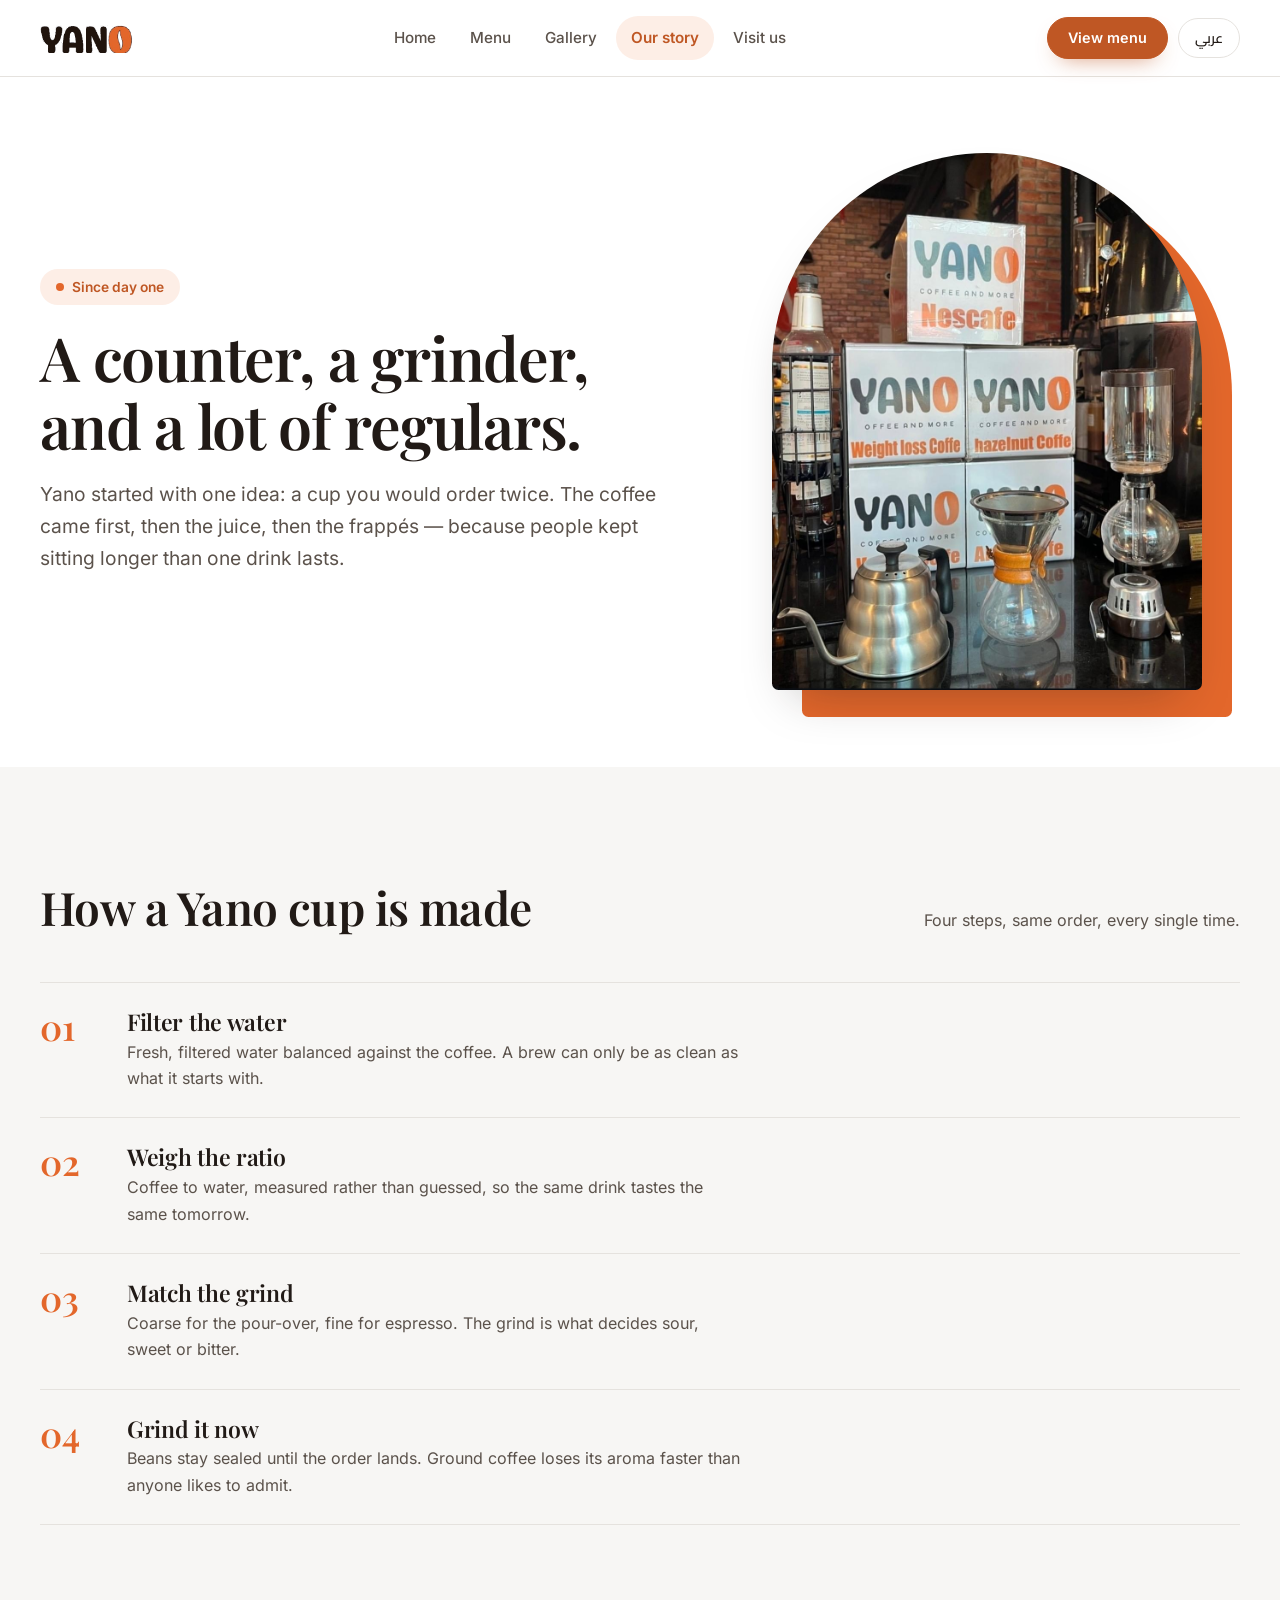
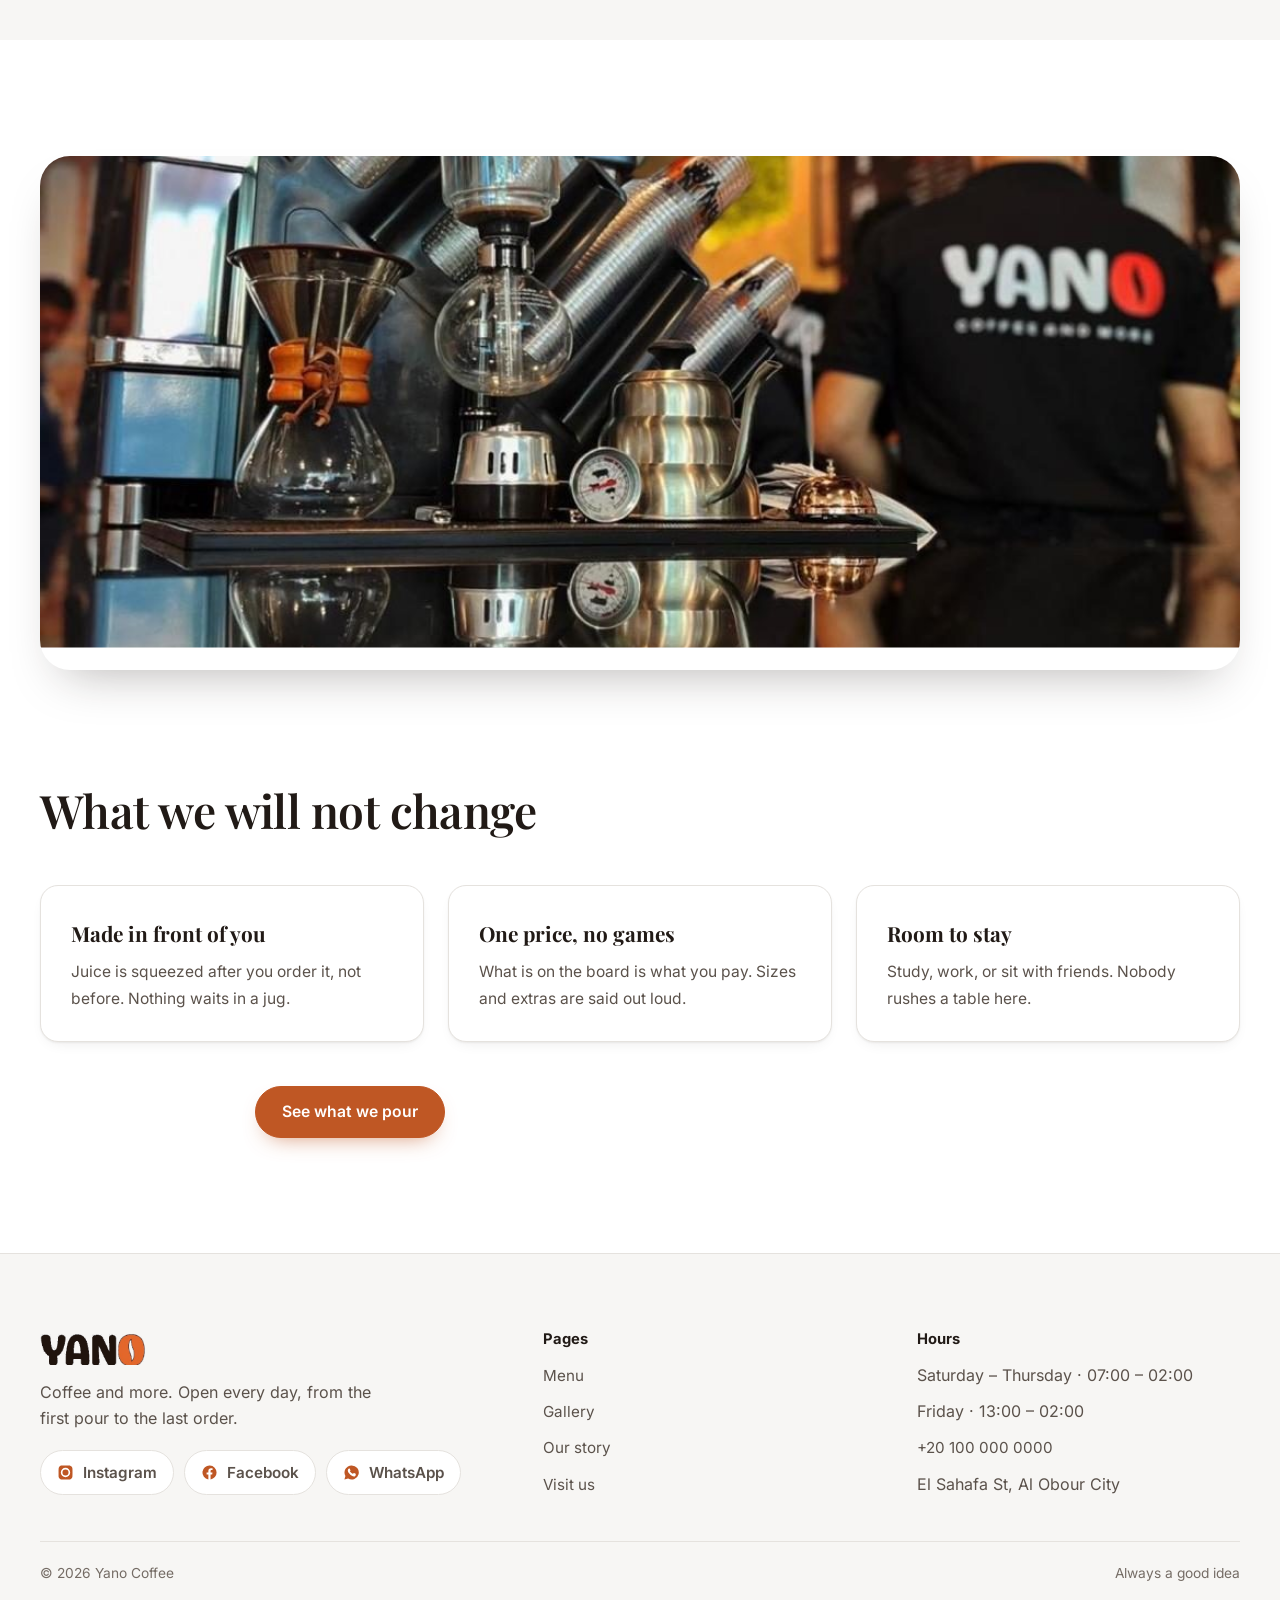
==== about.html @ d087d85f "bbb" ====
<!DOCTYPE html>
<html lang="en" dir="ltr">
<head>
<meta charset="UTF-8">
<meta name="viewport" content="width=device-width,initial-scale=1">
<title>Our story — Yano Coffee</title>
<meta name="description" content="How Yano Coffee brews, what we serve, and what we care about.">
<meta name="theme-color" content="#E3672B">
<link rel="icon" href="img/yano-icon.png">
<link rel="apple-touch-icon" href="img/yano-icon.png">
<link rel="stylesheet" href="assets/yano.css">

</head>
<body>
<a class="skip" href="#main" data-en="Skip to content" data-ar="تخطّى للمحتوى">Skip to content</a>
<header class="nav" data-solid>
  <div class="nav-in">
    <a class="brand" href="index.html" aria-label="Yano Coffee"><img src="img/yano-wordmark-dark.png" alt="Yano Coffee" width="92" height="30"></a>
    <nav class="nav-links" aria-label="Main"><a href="index.html" data-en="Home" data-ar="الرئيسية">Home</a><a href="menu.html" data-en="Menu" data-ar="المنيو">Menu</a><a href="gallery.html" data-en="Gallery" data-ar="الصور">Gallery</a><a href="about.html" aria-current="page" data-en="Our story" data-ar="عن يانو">Our story</a><a href="contact.html" data-en="Visit us" data-ar="زورنا">Visit us</a></nav>
    <div class="nav-tools">
      <a class="btn sm" href="menu.html" data-en="View menu" data-ar="شوف المنيو">View menu</a>
      <button class="lang" type="button" aria-label="Language">عربي</button>
      <button class="burger" type="button" aria-label="Menu" aria-expanded="false"><i></i><i></i><i></i></button>
    </div>
  </div>
</header>

<main id="main">
  <div class="shell story">
    <div>
      <span class="pill" data-en="Since day one" data-ar="من أول يوم">Since day one</span>
      <h1 data-en="A counter, a grinder, and a lot of regulars." data-ar="كاونتر، ومطحنة، وزباين بيرجعوا كل يوم." style="margin:18px 0 20px;font-size:clamp(2.2rem,4.8vw,3.8rem)">A counter, a grinder, and a lot of regulars.</h1>
      <p class="lede" data-en="Yano started with one idea: a cup you would order twice. The coffee came first, then the juice, then the frappés — because people kept sitting longer than one drink lasts." data-ar="يانو بدأت بفكرة واحدة: فنجان تطلبه تاني. القهوة جت الأول، بعدها العصاير، وبعدها الفرابيه — لأن الناس كانت بتقعد أطول من مشروب واحد.">Yano started with one idea: a cup you would order twice. The coffee came first, then the juice, then the frappés — because people kept sitting longer than one drink lasts.</p>
    </div>
    <figure><img src="img/bar-boxes.jpg" alt="The Yano brewing bar with Yano coffee packs" width="1005" height="1280" fetchpriority="high"></figure>
  </div>

  <section class="band alt">
    <div class="shell">
      <div class="head rise">
        <h2 data-en="How a Yano cup is made" data-ar="إزاي بيتعمل فنجان يانو">How a Yano cup is made</h2>
        <p data-en="Four steps, same order, every single time." data-ar="أربع خطوات، بنفس الترتيب، في كل مرة.">Four steps, same order, every single time.</p>
      </div>
      <ol class="steps" data-stagger><li class="rise"><div><h3 data-en="Filter the water" data-ar="فلترة المية">Filter the water</h3><p data-en="Fresh, filtered water balanced against the coffee. A brew can only be as clean as what it starts with." data-ar="مية فريش ومتفلترة ومتوازنة مع نسبة البن. التحضير مش هيطلع أنضف من اللي بدأ بيه.">Fresh, filtered water balanced against the coffee. A brew can only be as clean as what it starts with.</p></div></li><li class="rise"><div><h3 data-en="Weigh the ratio" data-ar="وزن النسبة">Weigh the ratio</h3><p data-en="Coffee to water, measured rather than guessed, so the same drink tastes the same tomorrow." data-ar="نسبة البن للمية بتتوزن مش بتتخمن، عشان نفس المشروب يطلع بنفس الطعم بكرة.">Coffee to water, measured rather than guessed, so the same drink tastes the same tomorrow.</p></div></li><li class="rise"><div><h3 data-en="Match the grind" data-ar="ظبط الطحن">Match the grind</h3><p data-en="Coarse for the pour-over, fine for espresso. The grind is what decides sour, sweet or bitter." data-ar="خشن للبور-أوفر، ناعم للإسبريسو. الطحن هو اللي بيحدد الطعم حامض ولا حلو ولا مر.">Coarse for the pour-over, fine for espresso. The grind is what decides sour, sweet or bitter.</p></div></li><li class="rise"><div><h3 data-en="Grind it now" data-ar="اطحن دلوقتي">Grind it now</h3><p data-en="Beans stay sealed until the order lands. Ground coffee loses its aroma faster than anyone likes to admit." data-ar="البن بيفضل مقفول لحد ما الطلب ينزل. البن المطحون بيفقد ريحته أسرع مما الناس بتتخيل.">Beans stay sealed until the order lands. Ground coffee loses its aroma faster than anyone likes to admit.</p></div></li></ol>
    </div>
  </section>

  <section class="band">
    <div class="shell"><div class="wide rise"><img data-parallax=".03" src="img/bar-night.jpg" alt="Siphon, pour-over and kettle on the Yano bar" style="object-position:50% 58%" loading="lazy"></div></div>
  </section>

  <section class="band tight">
    <div class="shell">
      <div class="head rise"><h2 data-en="What we will not change" data-ar="حاجات مش هنغيرها">What we will not change</h2></div>
      <div class="values" data-stagger><article class="value rise"><b data-en="Made in front of you" data-ar="بيتعمل قدامك">Made in front of you</b><span data-en="Juice is squeezed after you order it, not before. Nothing waits in a jug." data-ar="العصير بيتعصر بعد ما تطلبه مش قبله. مفيش حاجة مستنية في إبريق.">Juice is squeezed after you order it, not before. Nothing waits in a jug.</span></article><article class="value rise"><b data-en="One price, no games" data-ar="سعر واحد من غير لف">One price, no games</b><span data-en="What is on the board is what you pay. Sizes and extras are said out loud." data-ar="اللي مكتوب في المنيو هو اللي بتدفعه. المقاسات والإضافات بتتقال بصوت عالي.">What is on the board is what you pay. Sizes and extras are said out loud.</span></article><article class="value rise"><b data-en="Room to stay" data-ar="مكان تقعد فيه">Room to stay</b><span data-en="Study, work, or sit with friends. Nobody rushes a table here." data-ar="ذاكر، اشتغل، أو اقعد مع صحابك. محدش بيستعجل حد على الترابيزة.">Study, work, or sit with friends. Nobody rushes a table here.</span></article></div>
      <p style="margin-top:44px;text-align:center"><a class="btn" data-en="See what we pour" data-ar="شوف بنقدم إيه" href="menu.html">See what we pour</a></p>
    </div>
  </section>
</main>
<footer class="foot">
  <div class="shell">
    <div class="foot-grid">
      <div>
        <img class="foot-logo" src="img/yano-wordmark-dark.png" alt="Yano Coffee — coffee and more" width="106" height="34" loading="lazy">
        <p class="dim" data-en="Coffee and more. Open every day, from the first pour to the last order." data-ar="قهوة وأكتر. فاتحين كل يوم، من أول فنجان لآخر طلب." style="margin:14px 0 18px;max-width:34ch">Coffee and more. Open every day, from the first pour to the last order.</p>
        <div class="socials">
          <a href="https://www.instagram.com/yano__coffee" target="_blank" rel="noopener">
            <svg viewBox="0 0 24 24"><path d="M12 2.2c3.2 0 3.6 0 4.9.07 1.2.06 1.8.25 2.2.42.6.22 1 .48 1.4.9.4.4.7.8.9 1.4.2.4.4 1 .4 2.2.1 1.3.1 1.7.1 4.9s0 3.6-.1 4.9c0 1.2-.2 1.8-.4 2.2-.2.6-.5 1-.9 1.4-.4.4-.8.7-1.4.9-.4.2-1 .4-2.2.4-1.3.1-1.7.1-4.9.1s-3.6 0-4.9-.1c-1.2 0-1.8-.2-2.2-.4-.6-.2-1-.5-1.4-.9-.4-.4-.7-.8-.9-1.4-.2-.4-.4-1-.4-2.2C2.2 15.6 2.2 15.2 2.2 12s0-3.6.1-4.9c0-1.2.2-1.8.4-2.2.2-.6.5-1 .9-1.4.4-.4.8-.7 1.4-.9.4-.2 1-.4 2.2-.4C8.4 2.2 8.8 2.2 12 2.2m0 3.2A6.6 6.6 0 1 0 18.6 12 6.6 6.6 0 0 0 12 5.4m0 10.9A4.3 4.3 0 1 1 16.3 12 4.3 4.3 0 0 1 12 16.3m6.9-11.1a1.5 1.5 0 1 1-1.5-1.5 1.5 1.5 0 0 1 1.5 1.5"/></svg>
            Instagram
          </a>
          <a href="https://www.facebook.com/yanocoffeeofficia" target="_blank" rel="noopener">
            <svg viewBox="0 0 24 24"><path d="M22 12a10 10 0 1 0-11.6 9.9v-7H7.9V12h2.5V9.8c0-2.5 1.5-3.9 3.7-3.9 1.1 0 2.2.2 2.2.2v2.4h-1.2c-1.2 0-1.6.8-1.6 1.6V12h2.7l-.4 2.9h-2.3v7A10 10 0 0 0 22 12"/></svg>
            Facebook
          </a>
          <a href="https://wa.me/201000000000" target="_blank" rel="noopener">
            <svg viewBox="0 0 24 24"><path d="M12 2a10 10 0 0 0-8.6 15L2 22l5.2-1.4A10 10 0 1 0 12 2m5.8 14.1c-.2.7-1.4 1.3-2 1.4-.5.1-1.2.1-1.9-.1a13 13 0 0 1-5.7-4.6 6.5 6.5 0 0 1-1.4-3.4 3.7 3.7 0 0 1 1.1-2.7.9.9 0 0 1 .7-.3h.5c.2 0 .4 0 .6.5l.8 2c.1.2 0 .4-.1.5l-.4.5c-.1.2-.3.3-.1.6a9.6 9.6 0 0 0 3.8 3.2c.3.2.5.1.6 0l.8-1c.2-.2.3-.2.6-.1l2 1c.2.1.4.2.4.3a2 2 0 0 1-.3 1.2"/></svg>
            WhatsApp
          </a>
        </div>
      </div>
      <div>
        <h4 data-en="Pages" data-ar="الصفحات">Pages</h4>
        <ul>
          <li><a data-en="Menu" data-ar="المنيو" href="menu.html">Menu</a></li>
          <li><a data-en="Gallery" data-ar="الصور" href="gallery.html">Gallery</a></li>
          <li><a data-en="Our story" data-ar="عن يانو" href="about.html">Our story</a></li>
          <li><a data-en="Visit us" data-ar="زورنا" href="contact.html">Visit us</a></li>
        </ul>
      </div>
      <div>
        <h4 data-en="Hours" data-ar="مواعيد العمل">Hours</h4>
        <ul>
          <li class="dim"><span data-en="Saturday – Thursday" data-ar="السبت – الخميس">Saturday – Thursday</span> · <span dir="ltr">07:00 – 02:00</span></li>
          <li class="dim"><span data-en="Friday" data-ar="الجمعة">Friday</span> · <span dir="ltr">13:00 – 02:00</span></li>
          <li><a href="tel:+201000000000" dir="ltr">+20 100 000 0000</a></li>
          <li data-en="El Sahafa St, Al Obour City" data-ar="شارع الصحافة، مدينة العبور" class="dim">El Sahafa St, Al Obour City</li>
        </ul>
      </div>
    </div>
    <div class="copy">
      <span>© 2026 Yano Coffee</span>
      <span data-en="Always a good idea" data-ar="دايمًا فكرة حلوة">Always a good idea</span>
    </div>
  </div>
</footer>
<script src="assets/yano.js"></script>
</body>
</html>
---- assets/yano.css ----
/* =========================================================
   YANO COFFEE — design system (white + brand orange)
   Brand orange #E3672B is sampled from the logo's coffee-bean "O".
   --orange-ink is the same hue darkened to 4.5:1 on white — used for text and filled buttons.
   Fonts: Playfair Display (headings) · Inter (English UI) · Cairo (Arabic) — self-hosted.
   ========================================================= */

@font-face{font-family:'Playfair Display';font-style:normal;font-weight:400 900;font-display:swap;src:url(../fonts/playfair-display-latin-wght-normal.woff2) format('woff2')}
@font-face{font-family:'Playfair Display';font-style:italic;font-weight:400 900;font-display:swap;src:url(../fonts/playfair-display-latin-wght-italic.woff2) format('woff2')}
@font-face{font-family:'Inter';font-style:normal;font-weight:100 900;font-display:swap;src:url(../fonts/inter-latin-wght-normal.woff2) format('woff2')}
@font-face{font-family:'Cairo';font-style:normal;font-weight:200 1000;font-display:swap;
  src:url(../fonts/cairo-arabic-wght-normal.woff2) format('woff2');
  unicode-range:U+0600-06FF,U+0750-077F,U+0870-088E,U+0890-0891,U+0897-08E1,U+08E3-08FF,U+200C-200E,U+2010-2011,U+204F,U+2E41,U+FB50-FDFF,U+FE70-FE74,U+FE76-FEFC}
@font-face{font-family:'Cairo';font-style:normal;font-weight:200 1000;font-display:swap;
  src:url(../fonts/cairo-latin-wght-normal.woff2) format('woff2');
  unicode-range:U+0000-00FF,U+0131,U+0152-0153,U+02BB-02BC,U+02C6,U+02DA,U+02DC,U+2000-206F,U+20AC,U+2122,U+2191,U+2193,U+2212,U+2215,U+FEFF,U+FFFD}

:root{
  --orange:#E3672B;          /* sampled from the logo */
  --orange-ink:#BF5724;      /* text + button fill, 4.56:1 on white */
  --orange-deep:#A64A1D;     /* hover */
  --orange-soft:#FDEEE6;
  --orange-line:rgba(227,103,43,.32);
  --white:#FFFFFF;
  --gray-50:#F7F6F4;         /* light-gray sections */
  --gray-100:#EEECE9;
  --line:#E5E2DE;
  --ink:#211A16;             /* dark text, from the logo's dark letters */
  --muted:#5B524B;           /* 7.4:1 on white */
  --muted-2:#756C65;         /* 4.9:1 on white */
  --ok:#25703F;--bad:#B4321F;

  --r-sm:10px;--r:18px;--r-lg:30px;
  --shell:min(1200px,calc(100vw - 40px));
  --ease:cubic-bezier(.22,.8,.26,1);
  --f-head:'Playfair Display','Cairo',Georgia,serif;
  --f-body:'Inter','Cairo',system-ui,sans-serif;
  --shadow-sm:0 1px 2px rgba(33,26,22,.06),0 6px 16px -8px rgba(33,26,22,.12);
  --shadow:0 24px 50px -24px rgba(33,26,22,.35);
}
html[lang="ar"]{--f-head:'Cairo','Playfair Display',sans-serif;--f-body:'Cairo','Inter',system-ui,sans-serif}

*,*::before,*::after{box-sizing:border-box}
*{margin:0;padding:0}
html{scroll-behavior:smooth;-webkit-text-size-adjust:100%;scroll-padding-top:90px}
html{overflow-x:clip}
body{background:var(--white);color:var(--ink);font-family:var(--f-body);font-size:16px;line-height:1.65;-webkit-font-smoothing:antialiased;overflow-x:hidden;min-height:100vh}
html[lang="ar"] body{line-height:1.85}
img{display:block;max-width:100%}
a{color:inherit}
button{font:inherit;color:inherit}
[hidden]{display:none!important}
:focus-visible{outline:3px solid var(--orange);outline-offset:3px;border-radius:6px}
::selection{background:var(--orange);color:#fff}
.sr{position:absolute;width:1px;height:1px;overflow:hidden;clip:rect(0 0 0 0);white-space:nowrap}
.skip{position:absolute;inset-inline-start:12px;top:-60px;z-index:200;background:var(--orange-ink);color:#fff;padding:10px 16px;border-radius:10px;font-weight:600;text-decoration:none;transition:top .2s}
.skip:focus{top:12px}

/* ---------- type ---------- */
h1,h2,h3,h4{font-family:var(--f-head);font-weight:600;line-height:1.12;letter-spacing:-.012em;text-wrap:balance;color:var(--ink)}
html[lang="ar"] h1,html[lang="ar"] h2,html[lang="ar"] h3,html[lang="ar"] h4{letter-spacing:0;line-height:1.35;font-weight:800}
h1{font-size:clamp(2.5rem,6vw,4.9rem);letter-spacing:-.02em}
h2{font-size:clamp(1.85rem,3.6vw,3rem)}
h3{font-size:clamp(1.2rem,1.8vw,1.5rem)}
p{max-width:62ch;text-wrap:pretty}
.lede{font-size:clamp(1.02rem,1.5vw,1.2rem);color:var(--muted);max-width:52ch}
.dim{color:var(--muted)}
.facts b,.price,.way .from b,.hours,.stat b{font-variant-numeric:lining-nums tabular-nums}

/* ---------- layout ---------- */
.shell{width:var(--shell);margin-inline:auto;position:relative}
.band{padding:clamp(64px,9vw,120px) 0}
.band.tight{padding-top:0}
.alt{background:var(--gray-50)}
.head{display:flex;align-items:flex-end;justify-content:space-between;gap:20px 40px;flex-wrap:wrap;margin-bottom:clamp(28px,4vw,48px)}
.head p{color:var(--muted);max-width:44ch}
.bar{display:block;width:56px;height:4px;border-radius:2px;background:var(--orange);margin-bottom:16px}

/* ---------- nav ---------- */
.nav{position:fixed;inset-inline:0;top:0;z-index:100;transition:background .35s var(--ease),box-shadow .35s var(--ease)}
.nav.solid{background:rgba(255,255,255,.88);backdrop-filter:blur(16px) saturate(1.3);-webkit-backdrop-filter:blur(16px) saturate(1.3);box-shadow:0 1px 0 var(--line)}
.nav-in{width:var(--shell);margin-inline:auto;display:flex;align-items:center;gap:20px;justify-content:space-between;height:76px}
.brand{display:inline-flex;line-height:0;flex:0 0 auto}
.brand img{height:30px;width:auto;transition:transform .3s var(--ease)}
.brand:hover img{transform:scale(1.05) rotate(-1deg)}
.nav-links{display:flex;gap:4px;align-items:center}
.nav-links a{position:relative;text-decoration:none;color:var(--muted);font-weight:500;font-size:.95rem;padding:9px 15px;border-radius:999px;transition:color .25s,background .25s}
.nav-links a:hover{color:var(--ink);background:var(--gray-100)}
.nav-links a[aria-current="page"]{color:var(--orange-ink);background:var(--orange-soft);font-weight:600}
.nav-tools{display:flex;align-items:center;gap:10px}
.lang{cursor:pointer;font-weight:600;font-size:.86rem;background:#fff;border:1px solid var(--line);border-radius:999px;padding:8px 16px;color:var(--ink);min-height:40px;transition:border-color .25s,background .25s}
.lang:hover{border-color:var(--orange);background:var(--orange-soft)}
.burger{display:none;width:44px;height:44px;border-radius:50%;background:#fff;border:1px solid var(--line);cursor:pointer;place-items:center}
.burger i{display:block;width:18px;height:2px;border-radius:1px;background:var(--ink);margin:0;transition:transform .3s var(--ease),opacity .2s}
.nav.open .burger i:nth-child(1){transform:translateY(6px) rotate(45deg)}
.nav.open .burger i:nth-child(2){opacity:0}
.nav.open .burger i:nth-child(3){transform:translateY(-6px) rotate(-45deg)}

/* ---------- buttons ---------- */
.btn{
  --bg:var(--orange-ink);--fg:#fff;--bd:var(--orange-ink);
  position:relative;display:inline-flex;align-items:center;justify-content:center;gap:10px;
  min-height:48px;padding:12px 26px;border-radius:999px;cursor:pointer;
  font-weight:600;font-size:.98rem;text-decoration:none;white-space:nowrap;
  background:var(--bg);color:var(--fg);border:1.5px solid var(--bd);
  transition:transform .2s var(--ease),background .25s,color .25s,box-shadow .3s,border-color .25s;
  box-shadow:0 10px 22px -12px rgba(191,87,36,.7);
}
.btn:hover{background:var(--orange-deep);border-color:var(--orange-deep);transform:translateY(-2px);box-shadow:0 16px 28px -14px rgba(191,87,36,.8)}
.btn:active{transform:translateY(1px) scale(.985);box-shadow:none}
.btn.ghost{--bg:#fff;--fg:var(--ink);--bd:var(--line);box-shadow:none}
.btn.ghost:hover{background:var(--orange-soft);border-color:var(--orange);color:var(--orange-deep)}
.btn.white{--bg:#fff;--fg:var(--ink);--bd:#fff;box-shadow:0 10px 24px -12px rgba(0,0,0,.35)}
.btn.white:hover{background:var(--ink);border-color:var(--ink);color:#fff}
.btn.outline-dark{--bg:transparent;--fg:var(--ink);--bd:var(--ink);box-shadow:none}
.btn.outline-dark:hover{background:var(--ink);color:#fff;border-color:var(--ink)}
.btn.sm{min-height:40px;padding:8px 20px;font-size:.9rem}

/* ---------- small pieces ---------- */
.pill{display:inline-flex;align-items:center;gap:8px;font-size:.86rem;font-weight:600;color:var(--orange-ink);background:var(--orange-soft);padding:7px 16px;border-radius:999px}
.pill::before{content:"";width:8px;height:8px;border-radius:50%;background:var(--orange)}
.rule{height:1px;border:0;background:var(--line)}

/* ---------- hero ---------- */
.hero{position:relative;padding:calc(76px + clamp(28px,6vw,72px)) 0 clamp(64px,8vw,110px);overflow:hidden;isolation:isolate}
.hero::before{content:"";position:absolute;inset:0;z-index:-1;background:radial-gradient(640px 520px at 82% 42%,rgba(227,103,43,.16),transparent 66%),radial-gradient(520px 380px at 0% 0%,rgba(227,103,43,.07),transparent 70%),#fff}
.hero-in{display:grid;grid-template-columns:1.1fr .9fr;gap:clamp(32px,6vw,84px);align-items:center}
.hero h1{margin:20px 0 22px}
.hero .cta{display:flex;gap:14px;flex-wrap:wrap;margin-top:34px}
.facts{display:flex;gap:clamp(22px,4vw,48px);margin-top:48px;flex-wrap:wrap;padding-top:26px;border-top:1px solid var(--line)}
.facts b{display:block;font-family:var(--f-head);font-size:clamp(1.8rem,3vw,2.5rem);font-weight:600;color:var(--orange-ink);line-height:1.1}
.facts small{font-size:.5em;margin-inline-start:4px}
.facts span{font-size:.9rem;color:var(--muted)}
.arch{position:relative;justify-self:center;width:min(100%,460px);aspect-ratio:4/5.1}
.arch::before{content:"";position:absolute;inset:5% -7% -5% 7%;border-radius:999px 999px var(--r-lg) var(--r-lg);background:var(--orange);z-index:0}
[dir="rtl"] .arch::before{inset:5% 7% -5% -7%}
.arch-frame{position:absolute;inset:0;border-radius:999px 999px var(--r-lg) var(--r-lg);overflow:hidden;box-shadow:var(--shadow);background:var(--ink);z-index:1}
.arch-frame img{position:absolute;inset:-6% 0;width:100%;height:112%;object-fit:cover;object-position:50% 60%;will-change:transform}
.arch-cup{position:absolute;inset-inline-start:-9%;bottom:7%;width:34%;aspect-ratio:4/5;border-radius:var(--r);overflow:hidden;border:4px solid #fff;box-shadow:var(--shadow);transform:rotate(-4deg);z-index:3}
.arch-cup img{width:100%;height:100%;object-fit:cover}
.steam{position:absolute;inset-inline-start:20%;top:3%;width:30%;height:26%;z-index:2;pointer-events:none;overflow:visible}
.steam path{fill:none;stroke:rgba(255,255,255,.85);stroke-width:3;stroke-linecap:round;stroke-dasharray:60;stroke-dashoffset:60;opacity:0;filter:blur(2.2px);animation:steam 5.5s ease-in-out infinite}
.steam path:nth-child(2){animation-delay:1.7s}
.steam path:nth-child(3){animation-delay:3.2s}
@keyframes steam{0%{stroke-dashoffset:60;opacity:0;transform:translateY(24px)}25%{opacity:.8}100%{stroke-dashoffset:-60;opacity:0;transform:translateY(-26px)}}

/* ---------- marquee (brand-orange band) ---------- */
.marquee{overflow:hidden;padding:18px 0;background:var(--orange)}
.marquee div{display:flex;gap:56px;width:max-content;animation:slide 48s linear infinite;font-family:'Playfair Display',serif;font-style:italic;font-weight:500;font-size:1.35rem;color:#fff;white-space:nowrap}
.marquee span::after{content:"";display:inline-block;width:9px;height:9px;border-radius:50%;background:#fff;margin-inline-start:56px;opacity:.7;vertical-align:middle}
@keyframes slide{to{transform:translateX(-50%)}}
[dir="rtl"] .marquee div{animation-direction:reverse}
.marquee:hover div{animation-play-state:paused}

/* ---------- product cards ---------- */
.sig{display:grid;grid-template-columns:repeat(3,1fr);gap:clamp(14px,2vw,26px)}
.pcard{position:relative;display:flex;flex-direction:column;border-radius:var(--r-lg);overflow:hidden;background:#fff;border:1px solid var(--line);text-decoration:none;box-shadow:var(--shadow-sm);
  transition:transform .45s var(--ease),border-color .3s,box-shadow .45s var(--ease);isolation:isolate}
.pcard:hover,.pcard:focus-visible{transform:translateY(-8px);border-color:var(--orange-line);box-shadow:var(--shadow)}
.pcard figure{aspect-ratio:4/4.4;overflow:hidden;position:relative;background:var(--gray-100)}
.pcard img{width:100%;height:100%;object-fit:cover;transition:transform .9s var(--ease)}
.pcard:hover img{transform:scale(1.06)}
.pcard .body{padding:20px 22px 24px;display:flex;align-items:flex-end;justify-content:space-between;gap:14px}
.pcard h3{margin-bottom:2px}
.pcard .note{font-size:.9rem;color:var(--muted)}
.price{font-family:var(--f-head);font-weight:700;color:var(--orange-ink);white-space:nowrap}
.price small{font-family:var(--f-body);font-size:.66em;font-weight:600;color:var(--muted-2);margin-inline-start:3px}
.pcard .price{font-size:1.5rem}
.pcard .go{display:inline-block;margin-top:8px;font-size:.9rem;font-weight:600;color:var(--orange-ink);border-bottom:2px solid transparent;transition:border-color .25s}
.pcard:hover .go{border-color:var(--orange)}

/* ---------- ways (home) ---------- */
.ways{display:grid;border-top:1px solid var(--line)}
.way{display:grid;grid-template-columns:minmax(0,1fr) minmax(0,1.3fr) auto;gap:8px 32px;align-items:center;padding:28px 6px;border-bottom:1px solid var(--line);text-decoration:none;position:relative;transition:padding .4s var(--ease),background .3s}
.way h3{font-size:clamp(1.4rem,2.6vw,2rem)}
.way p{color:var(--muted);font-size:.98rem}
.way .from{font-size:.92rem;color:var(--muted);white-space:nowrap}
.way .from b{font-family:var(--f-head);font-size:1.5rem;font-weight:700;color:var(--orange-ink)}
.way:hover,.way:focus-visible{padding-inline:22px;background:#fff}
.way::after{content:"";position:absolute;inset-block:0;inset-inline-start:0;width:4px;background:var(--orange);transform:scaleY(0);transition:transform .35s var(--ease)}
.way:hover::after,.way:focus-visible::after{transform:scaleY(1)}
@media (max-width:760px){.way{grid-template-columns:1fr auto}.way p{grid-column:1/-1;grid-row:2}}

/* ---------- split ---------- */
.split{display:grid;grid-template-columns:1fr 1fr;gap:clamp(32px,6vw,84px);align-items:center}
.photo-lg{position:relative;border-radius:var(--r-lg);overflow:hidden;aspect-ratio:4/4.6;box-shadow:var(--shadow)}
.photo-lg img{position:absolute;inset:-5% 0;width:100%;height:110%;object-fit:cover;will-change:transform}
.brew{display:grid;grid-template-columns:1fr 1fr;list-style:none;margin-top:30px;border-top:1px solid var(--line)}
.brew li{padding:20px 22px 20px 0;border-bottom:1px solid var(--line)}
.brew li:nth-child(odd){border-inline-end:1px solid var(--line)}
.brew li:nth-child(even){padding-inline-start:22px}
[dir="rtl"] .brew li{padding:20px 0 20px 22px}
[dir="rtl"] .brew li:nth-child(even){padding-inline-start:22px;padding-inline-end:0}
.brew b{display:block;font-family:var(--f-head);font-size:1.2rem;font-weight:600;margin-bottom:4px}
.brew span{font-size:.93rem;color:var(--muted);line-height:1.6;display:block}

/* ---------- orange visit band ---------- */
.visit-band{background:var(--orange);color:var(--ink);position:relative;overflow:hidden}
.visit-band::before,.visit-band::after{content:"";position:absolute;border-radius:50%;border:2px solid rgba(255,255,255,.35);pointer-events:none}
.visit-band::before{width:520px;height:520px;inset-inline-end:-140px;top:-200px}
.visit-band::after{width:300px;height:300px;inset-inline-end:60px;bottom:-170px}
.visit-in{display:grid;grid-template-columns:1.2fr 1fr;gap:clamp(24px,5vw,72px);align-items:center;position:relative;z-index:1}
.visit-band h2{color:#fff}
.visit-band p{color:var(--ink);font-size:1.05rem;margin-top:12px}
.visit-band .cta{display:flex;gap:12px;flex-wrap:wrap;margin-top:28px}
.visit-card{background:#fff;border-radius:var(--r-lg);padding:26px 28px;box-shadow:var(--shadow)}
.visit-card h3{font-size:1.15rem;margin-bottom:12px;font-family:var(--f-body);font-weight:700}
.hours{display:grid;gap:6px}
.hours div{display:flex;justify-content:space-between;gap:24px;color:var(--muted);font-size:.96rem}
.hours div span:last-child{color:var(--ink);font-weight:600}
.visit-card .addr{margin-top:16px;padding-top:16px;border-top:1px solid var(--line);color:var(--muted)}

/* ---------- photo strip ---------- */
.strip{display:flex;gap:16px;overflow-x:auto;scroll-snap-type:x mandatory;padding:6px 0 22px;margin-inline:calc(50% - 50vw);scrollbar-width:thin;scrollbar-color:var(--orange) transparent;padding-inline:max(20px,calc(50vw - 600px));scroll-padding-inline:max(20px,calc(50vw - 600px))}
.strip a{flex:0 0 clamp(220px,26vw,320px);aspect-ratio:4/5;border-radius:var(--r);overflow:hidden;scroll-snap-align:start;box-shadow:var(--shadow-sm);position:relative;transition:transform .4s var(--ease),box-shadow .4s}
.strip a:hover{transform:translateY(-6px);box-shadow:var(--shadow)}
.strip img{width:100%;height:100%;object-fit:cover}

/* ---------- gallery ---------- */
.filters{display:flex;gap:8px;flex-wrap:wrap;margin-bottom:28px}
.chip{cursor:pointer;border:1.5px solid var(--line);background:#fff;color:var(--muted);border-radius:999px;padding:8px 18px;font-weight:600;font-size:.92rem;transition:all .25s var(--ease);min-height:42px}
.chip:hover{color:var(--ink);border-color:var(--orange)}
.chip[aria-pressed="true"]{background:var(--orange-ink);color:#fff;border-color:var(--orange-ink)}
.masonry{columns:3 260px;column-gap:16px}
.shot{display:block;width:100%;break-inside:avoid;margin-bottom:16px;padding:0;border:0;border-radius:var(--r);overflow:hidden;background:var(--gray-100);cursor:zoom-in;position:relative;box-shadow:var(--shadow-sm);transition:transform .4s var(--ease),box-shadow .4s}
.shot:hover{transform:translateY(-5px);box-shadow:var(--shadow)}
.shot img{width:100%;height:auto;transition:transform .7s var(--ease)}
.shot:hover img{transform:scale(1.04)}
.shot.hide{display:none}
.shot.pop{animation:pop .5s var(--ease)}
@keyframes pop{from{opacity:0;transform:scale(.96)}to{opacity:1;transform:none}}
.lightbox{position:fixed;inset:0;z-index:300;display:grid;place-items:center;background:rgba(20,14,10,.92);backdrop-filter:blur(10px);padding:24px;opacity:0;visibility:hidden;transition:opacity .3s,visibility .3s}
.lightbox.open{opacity:1;visibility:visible}
.lightbox img{max-height:84vh;max-width:min(92vw,900px);width:auto;border-radius:var(--r);box-shadow:0 40px 80px rgba(0,0,0,.6);transform:scale(.97);transition:transform .35s var(--ease)}
.lightbox.open img{transform:none}
.lb-btn{position:absolute;width:48px;height:48px;border-radius:50%;background:rgba(255,255,255,.12);border:1px solid rgba(255,255,255,.3);color:#fff;font-size:1.3rem;cursor:pointer;display:grid;place-items:center;transition:background .2s}
.lb-btn:hover{background:var(--orange)}
.lb-close{top:20px;inset-inline-end:20px}.lb-prev{inset-inline-start:20px;top:50%}.lb-next{inset-inline-end:20px;top:50%}
.lb-count{position:absolute;bottom:22px;left:50%;transform:translateX(-50%);color:rgba(255,255,255,.75);font-size:.86rem;font-variant-numeric:tabular-nums}

/* ---------- about ---------- */
.story{display:grid;grid-template-columns:1.1fr .9fr;gap:clamp(32px,6vw,80px);align-items:center;padding:calc(76px + clamp(32px,6vw,80px)) 0 clamp(40px,6vw,80px)}
.story figure{position:relative;justify-self:center;width:min(100%,430px);aspect-ratio:4/5}
.story figure::before{content:"";position:absolute;inset:5% -7% -5% 7%;border-radius:999px 999px var(--r-lg) var(--r-lg);background:var(--orange)}
[dir="rtl"] .story figure::before{inset:5% 7% -5% -7%}
.story figure img{position:relative;width:100%;height:100%;object-fit:cover;border-radius:999px 999px var(--r-lg) var(--r-lg);box-shadow:var(--shadow)}
.steps{display:grid;counter-reset:st;list-style:none;border-top:1px solid var(--line)}
.steps li{display:grid;grid-template-columns:auto 1fr;gap:clamp(16px,3vw,40px);padding:26px 0;border-bottom:1px solid var(--line)}
.steps li::before{counter-increment:st;content:counter(st,decimal-leading-zero);font-family:'Playfair Display',serif;font-size:2.2rem;font-weight:600;color:var(--orange);line-height:1;min-width:2.2ch}
.steps p{color:var(--muted);margin-top:4px}
.wide{border-radius:var(--r-lg);overflow:hidden;box-shadow:var(--shadow);position:relative}
.wide img{width:100%;aspect-ratio:21/9;object-fit:cover}
.values{display:grid;grid-template-columns:repeat(3,1fr);gap:clamp(14px,2vw,24px)}
.value{padding:30px;border-radius:var(--r);background:#fff;border:1px solid var(--line);box-shadow:var(--shadow-sm);transition:border-color .3s,transform .4s var(--ease),box-shadow .4s}
.value:hover{border-color:var(--orange-line);transform:translateY(-5px);box-shadow:var(--shadow)}
.value b{display:block;font-family:var(--f-head);font-size:1.3rem;font-weight:700;margin-bottom:8px}
.value span{color:var(--muted);font-size:.97rem}

/* ---------- contact ---------- */
.visit{padding-top:calc(76px + clamp(32px,6vw,72px))}
.cols{display:grid;grid-template-columns:1fr 1fr;gap:clamp(24px,4vw,56px);margin-top:44px;align-items:start}
.cinfo{display:grid;gap:14px}
.crow{display:flex;gap:18px;padding:22px 24px;border-radius:var(--r);background:#fff;border:1px solid var(--line);box-shadow:var(--shadow-sm);transition:border-color .3s,box-shadow .3s}
.crow:hover{border-color:var(--orange-line);box-shadow:var(--shadow)}
.crow .ic{flex:0 0 46px;height:46px;border-radius:50%;background:var(--orange-soft);display:grid;place-items:center}
.crow svg{width:22px;height:22px;fill:var(--orange-ink)}
.crow b{display:block;font-weight:700;margin-bottom:2px}
.crow .acts{display:flex;gap:10px;flex-wrap:wrap;margin-top:14px}
.crow a.plain{text-decoration:none;border-bottom:2px solid var(--orange-line);transition:border-color .25s}
.crow a.plain:hover{border-color:var(--orange)}
.map{border-radius:var(--r-lg);overflow:hidden;border:1px solid var(--line);aspect-ratio:4/4.2;background:var(--gray-100);box-shadow:var(--shadow-sm)}
.map iframe{width:100%;height:100%;border:0}
.socials{display:flex;gap:10px;flex-wrap:wrap}
.socials a{display:inline-flex;align-items:center;gap:9px;text-decoration:none;font-weight:600;font-size:.92rem;border:1.5px solid var(--line);background:#fff;border-radius:999px;padding:9px 16px;min-height:42px;transition:all .25s}
.socials a:hover{border-color:var(--orange);background:var(--orange-soft);transform:translateY(-2px)}
.socials svg{width:17px;height:17px;fill:var(--orange-ink)}

/* ---------- footer ---------- */
footer.foot{background:var(--gray-50);border-top:1px solid var(--line);padding:clamp(48px,6vw,80px) 0 28px}
.foot-grid{display:grid;grid-template-columns:1.4fr 1fr 1fr;gap:clamp(24px,4vw,56px)}
.foot-logo{height:34px;width:auto}
.foot-grid h4{font-family:var(--f-body);font-size:.92rem;font-weight:700;color:var(--ink);margin-bottom:14px;letter-spacing:0}
.foot-grid ul{list-style:none;display:grid;gap:10px}
.foot-grid a{text-decoration:none;color:var(--muted);font-size:.95rem;transition:color .2s}
.foot-grid a:hover{color:var(--orange-ink)}
.copy{margin-top:44px;padding-top:20px;border-top:1px solid var(--line);display:flex;justify-content:space-between;gap:14px;flex-wrap:wrap;color:var(--muted-2);font-size:.86rem}

/* ---------- motion helpers ---------- */
.rise{opacity:0;transform:translateY(18px);transition:opacity .7s var(--ease),transform .7s var(--ease);transition-delay:calc(var(--i,0)*70ms)}
.rise.in{opacity:1;transform:none}
.skel{background:linear-gradient(100deg,var(--gray-100) 30%,#fff 50%,var(--gray-100) 70%);background-size:200% 100%;animation:sh 1.4s linear infinite;border-radius:var(--r)}
@keyframes sh{to{background-position:-200% 0}}
@view-transition{navigation:auto}
::view-transition-old(root),::view-transition-new(root){animation-duration:.28s}

/* ---------- responsive ---------- */
@media (max-width:960px){
  .hero-in,.split,.story,.cols,.visit-in{grid-template-columns:1fr}
  .arch{width:min(86%,380px);margin-top:10px;order:-1}
  .sig,.values{grid-template-columns:1fr}
  .sig .pcard{flex-direction:row}
  .sig .pcard figure{aspect-ratio:1;flex:0 0 42%}
  .sig .pcard .body{flex-direction:column;align-items:flex-start;justify-content:center}
  .photo-lg{aspect-ratio:4/3}
  .foot-grid{grid-template-columns:1fr 1fr}.foot-grid>div:first-child{grid-column:1/-1}
  .nav-links{position:fixed;inset:76px 0 auto 0;flex-direction:column;align-items:stretch;gap:0;padding:8px 20px 24px;background:#fff;border-bottom:1px solid var(--line);box-shadow:0 24px 40px -24px rgba(33,26,22,.3);
    opacity:0;visibility:hidden;transform:translateY(-8px);transition:opacity .3s var(--ease),transform .3s var(--ease),visibility .3s}
  .nav.open .nav-links{opacity:1;visibility:visible;transform:none}
  .nav.open{background:#fff}
  .nav-links a{padding:15px 6px;border-radius:0;background:none!important;border-bottom:1px solid var(--line);font-size:1.05rem}
  .burger{display:flex;flex-direction:column;justify-content:center;align-items:center;gap:4px}
  .wide img{aspect-ratio:16/10}
  .map{aspect-ratio:16/11}
}
@media (max-width:560px){
  .brew{grid-template-columns:1fr}.brew li,.brew li:nth-child(even){padding-inline:0;border-inline-end:0}
  .foot-grid{grid-template-columns:1fr}
  .hero .cta .btn{flex:1 1 100%}
  .nav-tools .btn{display:none}
}
@media (prefers-reduced-motion:reduce){
  html{scroll-behavior:auto}
  *,*::before,*::after{animation-duration:.01ms!important;animation-iteration-count:1!important;transition-duration:.01ms!important;transition-delay:0ms!important}
  .rise{opacity:1;transform:none}
  .steam{display:none}
  .marquee div{animation:none}
  .arch-frame img,.photo-lg img{inset:0;height:100%}
  @view-transition{navigation:none}
}
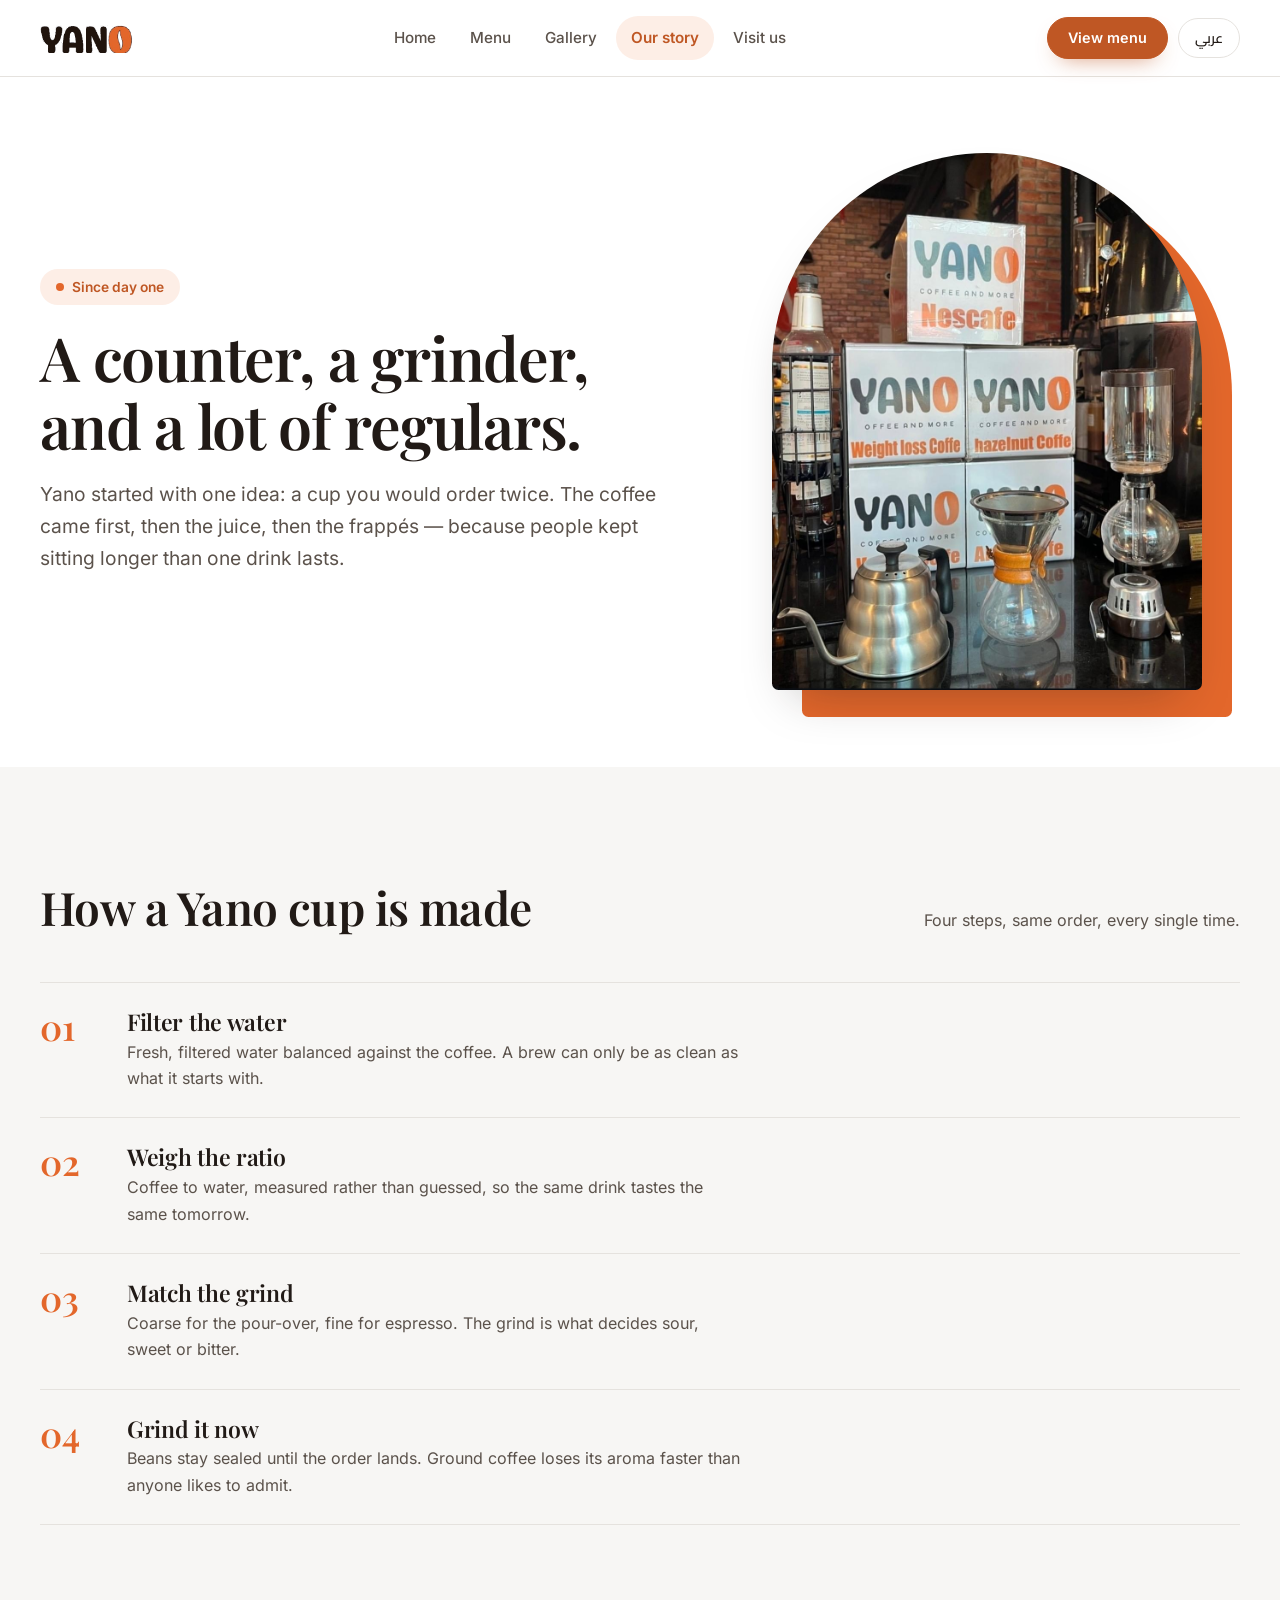
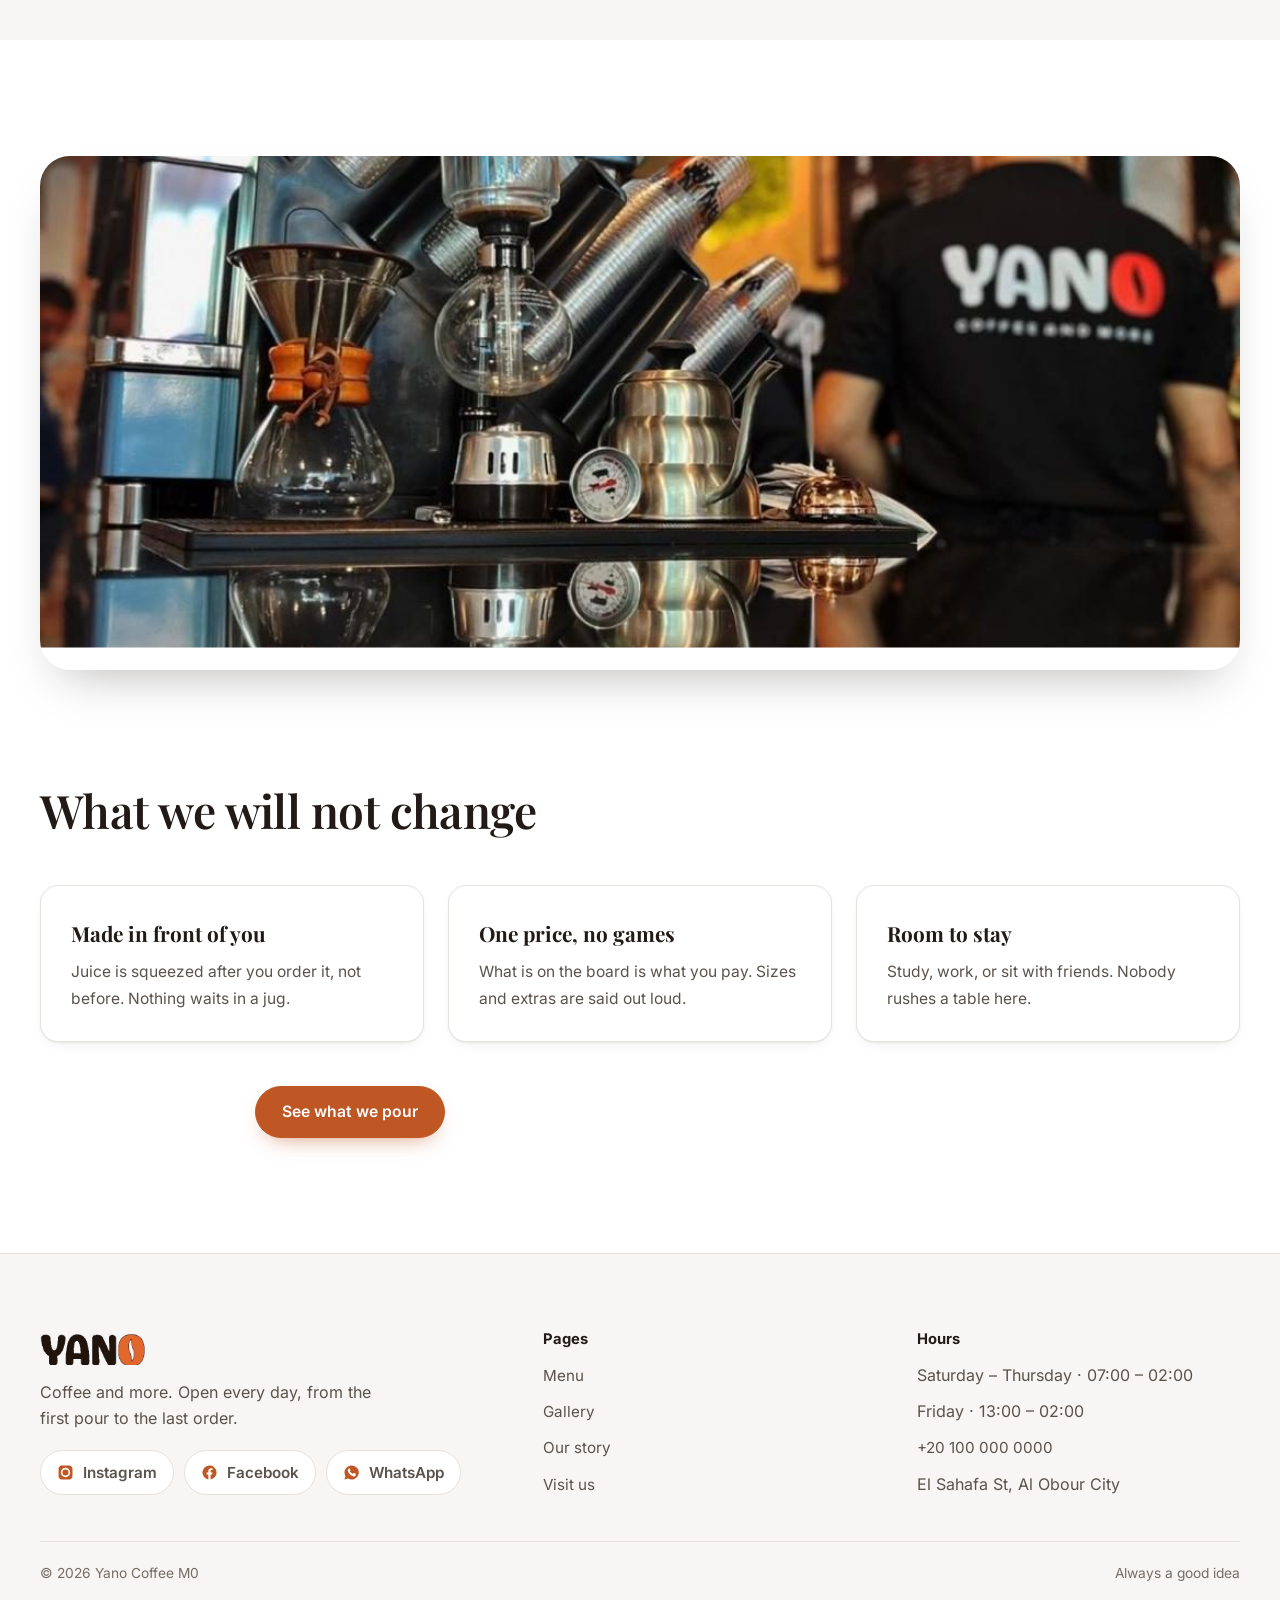
==== commit f524599e: "Update about.html" ====
--- a/about.html
+++ b/about.html
@@ -68,11 +68,11 @@
             <svg viewBox="0 0 24 24"><path d="M12 2.2c3.2 0 3.6 0 4.9.07 1.2.06 1.8.25 2.2.42.6.22 1 .48 1.4.9.4.4.7.8.9 1.4.2.4.4 1 .4 2.2.1 1.3.1 1.7.1 4.9s0 3.6-.1 4.9c0 1.2-.2 1.8-.4 2.2-.2.6-.5 1-.9 1.4-.4.4-.8.7-1.4.9-.4.2-1 .4-2.2.4-1.3.1-1.7.1-4.9.1s-3.6 0-4.9-.1c-1.2 0-1.8-.2-2.2-.4-.6-.2-1-.5-1.4-.9-.4-.4-.7-.8-.9-1.4-.2-.4-.4-1-.4-2.2C2.2 15.6 2.2 15.2 2.2 12s0-3.6.1-4.9c0-1.2.2-1.8.4-2.2.2-.6.5-1 .9-1.4.4-.4.8-.7 1.4-.9.4-.2 1-.4 2.2-.4C8.4 2.2 8.8 2.2 12 2.2m0 3.2A6.6 6.6 0 1 0 18.6 12 6.6 6.6 0 0 0 12 5.4m0 10.9A4.3 4.3 0 1 1 16.3 12 4.3 4.3 0 0 1 12 16.3m6.9-11.1a1.5 1.5 0 1 1-1.5-1.5 1.5 1.5 0 0 1 1.5 1.5"/></svg>
             Instagram
           </a>
-          <a href="https://www.facebook.com/yanocoffeeofficia" target="_blank" rel="noopener">
+          <a href="https://www.facebook.com/profile.php?id=61595699270257" target="_blank" rel="noopener">
             <svg viewBox="0 0 24 24"><path d="M22 12a10 10 0 1 0-11.6 9.9v-7H7.9V12h2.5V9.8c0-2.5 1.5-3.9 3.7-3.9 1.1 0 2.2.2 2.2.2v2.4h-1.2c-1.2 0-1.6.8-1.6 1.6V12h2.7l-.4 2.9h-2.3v7A10 10 0 0 0 22 12"/></svg>
             Facebook
           </a>
-          <a href="https://wa.me/201000000000" target="_blank" rel="noopener">
+          <a href="https://wa.me/201031359739" target="_blank" rel="noopener">
             <svg viewBox="0 0 24 24"><path d="M12 2a10 10 0 0 0-8.6 15L2 22l5.2-1.4A10 10 0 1 0 12 2m5.8 14.1c-.2.7-1.4 1.3-2 1.4-.5.1-1.2.1-1.9-.1a13 13 0 0 1-5.7-4.6 6.5 6.5 0 0 1-1.4-3.4 3.7 3.7 0 0 1 1.1-2.7.9.9 0 0 1 .7-.3h.5c.2 0 .4 0 .6.5l.8 2c.1.2 0 .4-.1.5l-.4.5c-.1.2-.3.3-.1.6a9.6 9.6 0 0 0 3.8 3.2c.3.2.5.1.6 0l.8-1c.2-.2.3-.2.6-.1l2 1c.2.1.4.2.4.3a2 2 0 0 1-.3 1.2"/></svg>
             WhatsApp
           </a>
@@ -92,13 +92,13 @@
         <ul>
           <li class="dim"><span data-en="Saturday – Thursday" data-ar="السبت – الخميس">Saturday – Thursday</span> · <span dir="ltr">07:00 – 02:00</span></li>
           <li class="dim"><span data-en="Friday" data-ar="الجمعة">Friday</span> · <span dir="ltr">13:00 – 02:00</span></li>
-          <li><a href="tel:+201000000000" dir="ltr">+20 100 000 0000</a></li>
+          <li><a href="tel:+201031359739" dir="ltr">+20 100 000 0000</a></li>
           <li data-en="El Sahafa St, Al Obour City" data-ar="شارع الصحافة، مدينة العبور" class="dim">El Sahafa St, Al Obour City</li>
         </ul>
       </div>
     </div>
     <div class="copy">
-      <span>© 2026 Yano Coffee</span>
+      <span>© 2026 Yano Coffee M0 </span>
       <span data-en="Always a good idea" data-ar="دايمًا فكرة حلوة">Always a good idea</span>
     </div>
   </div>
